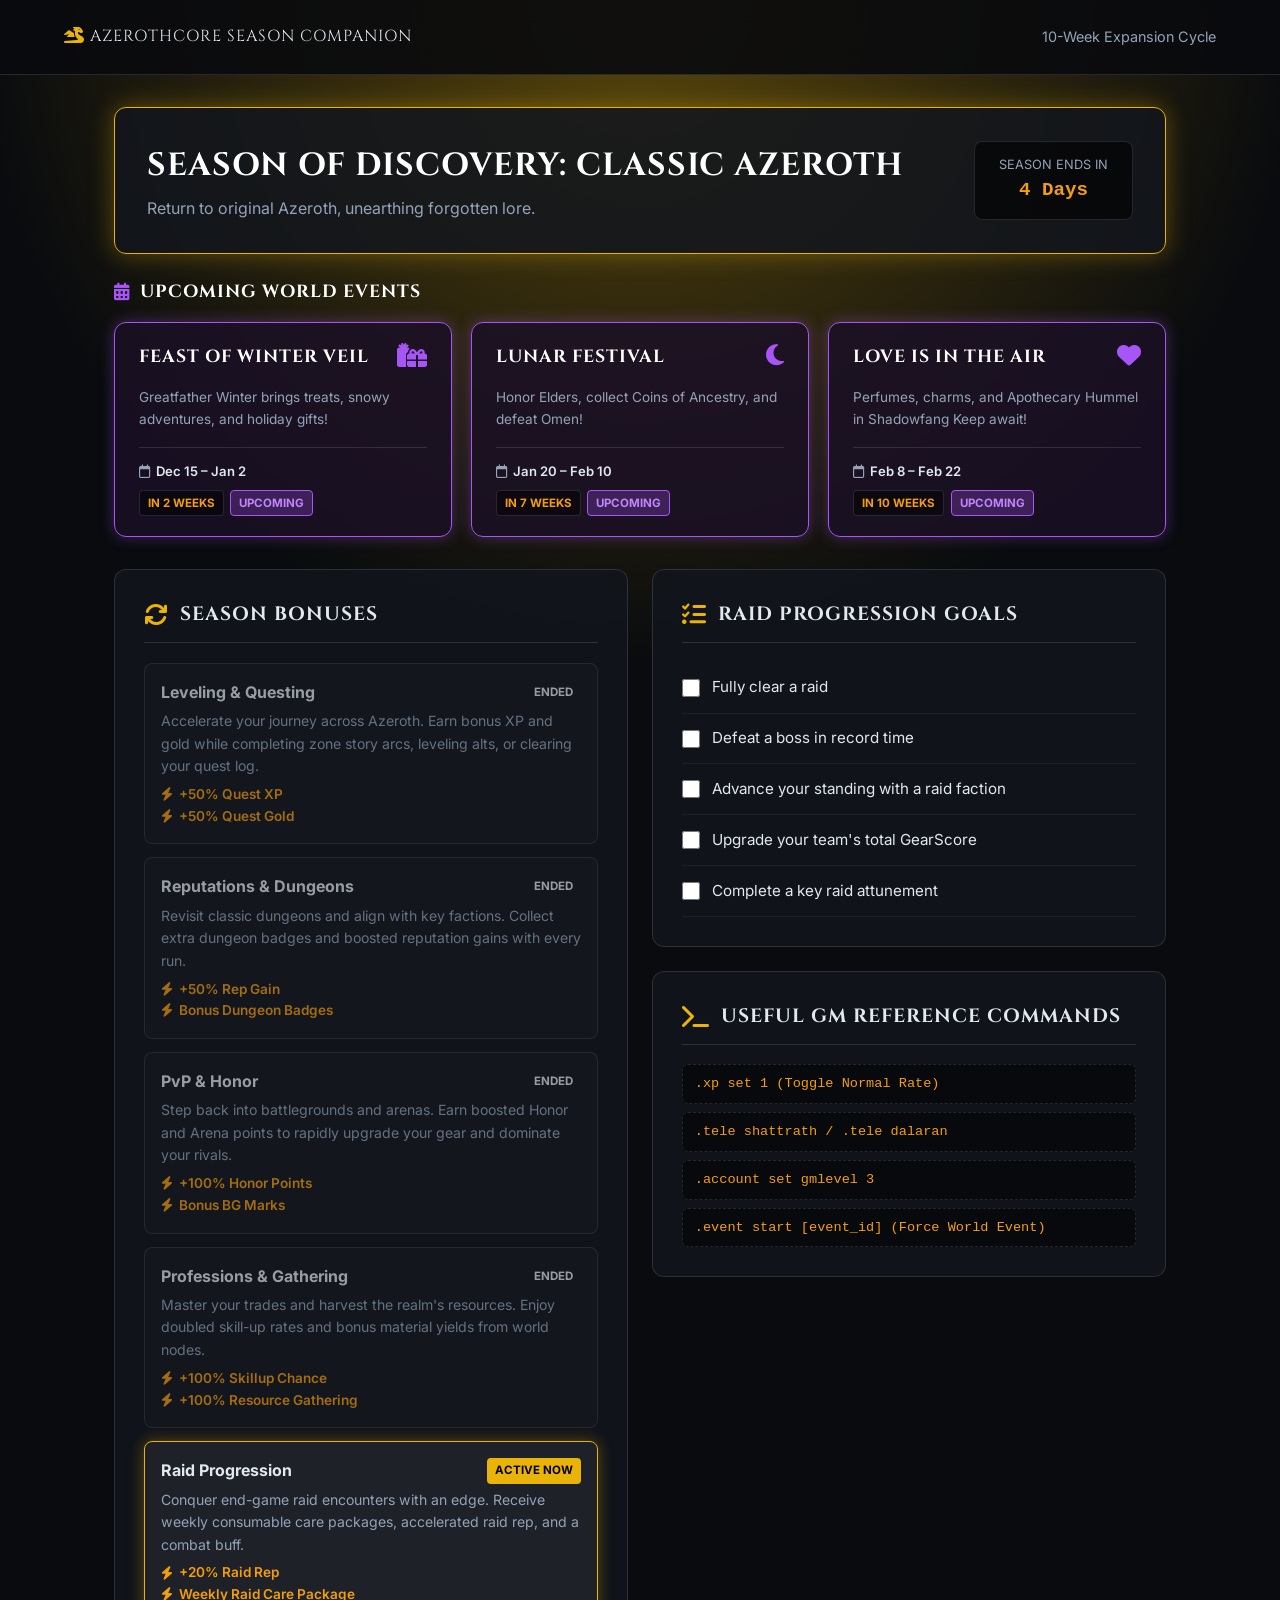
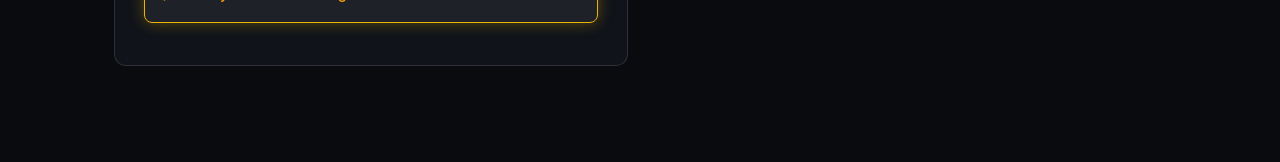
==== index.html @ e2525303 "Create index.html" ====
<!DOCTYPE html>
<html lang="en">
<head>
    <meta charset="UTF-8">
    <meta name="viewport" content="width=device-width, initial-scale=1.0">
    <title>Personal AzerothCore Dashboard</title>
    <link href="https://fonts.googleapis.com/css2?family=Cinzel:wght@600;800;900&family=Inter:wght@300;400;600;700&display=swap" rel="stylesheet">
    <link rel="stylesheet" href="https://cdnjs.cloudflare.com/ajax/libs/font-awesome/6.4.0/css/all.min.css">

    <style>
        :root {
            --primary: #22c55e;
            --primary-glow: rgba(34, 197, 94, 0.35);
            --bg: #090b0e;
            --card-bg: rgba(18, 22, 29, 0.85);
            --border: rgba(255, 255, 255, 0.12);
            --text: #e2e8f0;
            --text-muted: #94a3b8;
            --gold: #f59e0b;
            --event-color: #a855f7;
            --event-glow: rgba(168, 85, 247, 0.35);
        }

        [data-season="classic"] { --primary: #eab308; --primary-glow: rgba(234, 179, 8, 0.35); }
        [data-season="tbc"] { --primary: #22c55e; --primary-glow: rgba(34, 197, 94, 0.35); }
        [data-season="wotlk"] { --primary: #38bdf8; --primary-glow: rgba(56, 189, 248, 0.35); }

        * { box-sizing: border-box; margin: 0; padding: 0; }

        body {
            background-color: var(--bg);
            color: var(--text);
            font-family: 'Inter', sans-serif;
            line-height: 1.6;
            padding-bottom: 4rem;
            background-image: radial-gradient(circle at 50% 0%, var(--primary-glow) 0%, transparent 60%);
            background-attachment: fixed;
        }

        h1, h2, h3, .brand { font-family: 'Cinzel', serif; letter-spacing: 1px; text-transform: uppercase; }

        header {
            padding: 1.5rem 5%;
            display: flex;
            justify-content: space-between;
            align-items: center;
            border-bottom: 1px solid var(--border);
            background: rgba(9, 11, 14, 0.9);
            backdrop-filter: blur(10px);
        }

        .container { max-width: 1100px; margin: 2rem auto; padding: 0 1.5rem; }

        .season-banner {
            background: var(--card-bg);
            border: 1px solid var(--primary);
            box-shadow: 0 0 25px var(--primary-glow);
            border-radius: 12px;
            padding: 2rem;
            margin-bottom: 1.5rem;
            display: flex;
            justify-content: space-between;
            align-items: center;
            flex-wrap: wrap;
            gap: 1.5rem;
        }

        .season-info h1 { font-size: 2rem; color: #fff; margin-bottom: 0.3rem; }
        .season-info p { color: var(--text-muted); font-size: 1rem; }

        .timer-badge {
            background: rgba(0, 0, 0, 0.6);
            border: 1px solid var(--border);
            padding: 0.8rem 1.5rem;
            border-radius: 8px;
            text-align: center;
        }

        .timer-badge span { display: block; font-size: 0.8rem; color: var(--text-muted); text-transform: uppercase; }
        .timer-badge strong { font-size: 1.2rem; color: var(--gold); font-family: monospace; }

        .events-section { margin-bottom: 2rem; }

        .section-title {
            font-size: 1.1rem;
            color: #fff;
            margin-bottom: 1rem;
            display: flex;
            align-items: center;
            gap: 0.6rem;
        }

        .events-grid {
            display: grid;
            grid-template-columns: repeat(auto-fit, minmax(300px, 1fr));
            gap: 1.2rem;
        }

        .event-card {
            background: rgba(26, 16, 37, 0.85);
            border: 1px solid var(--border);
            border-radius: 12px;
            padding: 1.25rem 1.5rem;
            display: flex;
            flex-direction: column;
            justify-content: space-between;
            transition: all 0.3s ease;
        }

        .event-card.active {
            border-color: var(--primary);
            box-shadow: 0 0 15px var(--primary-glow);
        }

        .event-card.upcoming {
            border-color: var(--event-color);
            box-shadow: 0 0 15px var(--event-glow);
        }

        .event-card-header {
            display: flex;
            justify-content: space-between;
            align-items: flex-start;
            margin-bottom: 0.8rem;
        }

        .event-card-header i { font-size: 1.5rem; color: var(--event-color); }
        .event-card.active .event-card-header i { color: var(--primary); }

        .event-card-title { font-size: 1.1rem; color: #fff; margin-bottom: 0.2rem; }
        .event-card-desc { font-size: 0.85rem; color: var(--text-muted); margin-bottom: 1rem; flex-grow: 1; }

        .event-meta {
            border-top: 1px solid var(--border);
            padding-top: 0.8rem;
            display: flex;
            flex-direction: column;
            gap: 0.5rem;
            font-size: 0.82rem;
        }

        .event-date { color: var(--text); font-weight: 600; display: flex; align-items: center; }

        .event-badges {
            display: flex;
            gap: 0.4rem;
            align-items: center;
            flex-wrap: wrap;
        }

        .badge {
            font-size: 0.72rem;
            padding: 3px 8px;
            border-radius: 4px;
            text-transform: uppercase;
            font-weight: 700;
        }

        .badge-active { background: var(--primary); color: #000; }
        .badge-upcoming { background: rgba(168, 85, 247, 0.25); color: #c084fc; border: 1px solid var(--event-color); }
        .badge-time { background: rgba(0, 0, 0, 0.5); color: var(--gold); border: 1px solid var(--border); }

        .grid-2 { display: grid; grid-template-columns: repeat(auto-fit, minmax(320px, 1fr)); gap: 1.5rem; }

        .card {
            background: var(--card-bg);
            border: 1px solid var(--border);
            border-radius: 12px;
            padding: 1.8rem;
            backdrop-filter: blur(10px);
        }

        .card-header {
            display: flex;
            align-items: center;
            gap: 12px;
            margin-bottom: 1.2rem;
            border-bottom: 1px solid var(--border);
            padding-bottom: 0.8rem;
        }

        .card-header i { font-size: 1.5rem; color: var(--primary); }
        .card-header h2 { font-size: 1.2rem; }

        .rotation-list { list-style: none; }
        .rotation-item {
            padding: 1rem;
            border-radius: 8px;
            border: 1px solid var(--border);
            margin-bottom: 0.8rem;
            background: rgba(255, 255, 255, 0.02);
            transition: all 0.3s ease;
            cursor: pointer;
        }

        .rotation-item.selected {
            border-color: var(--primary) !important;
            background: rgba(255, 255, 255, 0.06);
            box-shadow: 0 0 15px var(--primary-glow);
        }

        .rotation-item.ended { opacity: 0.65; }
        .rotation-title { display: flex; justify-content: space-between; font-weight: 700; margin-bottom: 0.3rem; }
        .rotation-desc { font-size: 0.88rem; color: var(--text-muted); margin-bottom: 0.4rem; }
        .rotation-bonus-list { list-style: none; margin-top: 0.4rem; }
        .rotation-bonus-item { font-size: 0.85rem; color: var(--gold); font-weight: 600; display: flex; align-items: center; gap: 6px; }

        .checklist { list-style: none; }
        .checklist-item {
            display: flex;
            align-items: center;
            gap: 12px;
            padding: 0.8rem 0;
            border-bottom: 1px solid rgba(255, 255, 255, 0.05);
        }

        .checklist-item input { accent-color: var(--primary); width: 18px; height: 18px; cursor: pointer; }
        .checklist-item label { cursor: pointer; font-size: 0.95rem; flex-grow: 1; }
        .checklist-item input:checked + label { text-decoration: line-through; color: var(--text-muted); }

        .cmd-box {
            background: rgba(0,0,0,0.5);
            border: 1px dashed var(--border);
            padding: 8px 12px;
            border-radius: 6px;
            font-family: monospace;
            font-size: 0.85rem;
            margin-top: 0.5rem;
            color: var(--gold);
        }
    </style>
</head>
<body data-season="classic">

    <header>
        <div class="brand"><i class="fa-solid fa-dragon" style="color: var(--primary)"></i> AzerothCore Season Companion</div>
        <div style="font-size: 0.9rem; color: var(--text-muted);" id="timeline-indicator">10-Week Expansion Cycle</div>
    </header>

    <div class="container">
        <div class="season-banner">
            <div class="season-info">
                <h1 id="season-title">Season of Discovery: Classic Azeroth</h1>
                <p id="season-goal">Return to original Azeroth, unearthing forgotten lore and re-exploring her timeless lands.</p>
            </div>
            <div class="timer-badge">
                <span>Season Ends In</span>
                <strong id="time-remaining">-- Days</strong>
            </div>
        </div>

        <!-- UPCOMING WORLD EVENTS -->
        <div class="events-section">
            <h2 class="section-title"><i class="fa-solid fa-calendar-days" style="color: var(--event-color);"></i> UPCOMING WORLD EVENTS</h2>
            <div class="events-grid" id="events-container"></div>
        </div>

        <div class="grid-2">
            <div class="card">
                <div class="card-header">
                    <i class="fa-solid fa-arrows-rotate"></i>
                    <h2>Season Bonuses</h2>
                </div>
                <ul class="rotation-list" id="rotation-container"></ul>
            </div>

            <div>
                <div class="card" style="margin-bottom: 1.5rem;">
                    <div class="card-header">
                        <i class="fa-solid fa-list-check" id="checklist-icon"></i>
                        <h2 id="checklist-title">Session Goal Checklist</h2>
                    </div>
                    <ul class="checklist" id="checklist-container"></ul>
                </div>

                <div class="card">
                    <div class="card-header">
                        <i class="fa-solid fa-terminal"></i>
                        <h2>Useful GM Reference Commands</h2>
                    </div>
                    <div class="cmd-box">.xp set 1 (Toggle Normal Rate)</div>
                    <div class="cmd-box">.tele shattrath / .tele dalaran</div>
                    <div class="cmd-box">.account set gmlevel 3</div>
                    <div class="cmd-box">.event start [event_id] (Force World Event)</div>
                </div>
            </div>
        </div>
    </div>

    <script>
        const SEASONS = [
            { id: "classic", title: "Season of Discovery: Classic Azeroth", goal: "Return to original Azeroth, unearthing forgotten lore.", start: 1790812800 * 1000 },
            { id: "tbc", title: "Season of Discovery: Outland", goal: "Step through the Dark Portal into shattered realms.", start: 1796860800 * 1000 },
            { id: "wotlk", title: "Season of Discovery: Northrend", goal: "Venture north into frozen wilderness.", start: 1802908800 * 1000 }
        ];

        // FULL MASTER WORLD EVENT LIST (Months: 0 = Jan, 11 = Dec)
        const MASTER_WORLD_EVENTS = [
            { id: "lunar", name: "Lunar Festival", icon: "fa-moon", startMonth: 0, startDate: 20, endMonth: 1, endDate: 10, desc: "Honor Elders, collect Coins of Ancestry, and defeat Omen!" },
            { id: "love", name: "Love is in the Air", icon: "fa-heart", startMonth: 1, startDate: 8, endMonth: 1, endDate: 22, desc: "Perfumes, charms, and Apothecary Hummel in Shadowfang Keep await!" },
            { id: "noblegarden", name: "Noblegarden", icon: "fa-egg", startMonth: 3, startDate: 1, endMonth: 3, endDate: 8, desc: "Hunt for hidden Brightly Colored Eggs around starting towns!" },
            { id: "childrens", name: "Children's Week", icon: "fa-child", startMonth: 4, startDate: 1, endMonth: 4, endDate: 8, desc: "Adopt an orphan and show them the wonders of Azeroth!" },
            { id: "midsummer", name: "Midsummer Fire Festival", icon: "fa-fire", startMonth: 5, startDate: 21, endMonth: 6, endDate: 5, desc: "Honor bonfires across Azeroth and challenge Lord Ahune!" },
            { id: "pirates", name: "Pirates' Day", icon: "fa-skull-crossbones", startMonth: 8, startDate: 19, endMonth: 8, endDate: 20, desc: "Join Dread Captain Demeza in Booty Bay for a drink and pirate costume!" },
            { id: "brewfest", name: "Brewfest", icon: "fa-beer-mug-empty", startMonth: 8, startDate: 20, endMonth: 9, endDate: 6, desc: "Celebrate brews, rams, and daily barker runs in main cities!" },
            { id: "harvest", name: "Harvest Festival", icon: "fa-wheat-awn", startMonth: 8, startDate: 28, endMonth: 9, endDate: 5, desc: "Honor fallen heroes like Uther Lightbringer and Grommash Hellscream." },
            { id: "hallow", name: "Hallow's End", icon: "fa-jack-o-lantern", startMonth: 9, startDate: 18, endMonth: 10, endDate: 1, desc: "Trick-or-treat, bob for apples, and face the Headless Horseman!" },
            { id: "dead", name: "Day of the Dead", icon: "fa-masks-theater", startMonth: 10, startDate: 1, endMonth: 10, endDate: 3, desc: "Dance with Catrina in cemeteries to honor departed spirits." },
            { id: "pilgrim", name: "Pilgrim's Bounty", icon: "fa-drumstick-bite", startMonth: 10, startDate: 20, endMonth: 10, endDate: 27, desc: "Share feast tables, level cooking, and hunt wild turkeys!" },
            { id: "winterveil", name: "Feast of Winter Veil", icon: "fa-gifts", startMonth: 11, startDate: 15, endMonth: 0, endDate: 2, desc: "Greatfather Winter brings treats, snowy adventures, and holiday gifts!" }
        ];

        const ROTATION_DURATION_MS = 14 * 24 * 60 * 60 * 1000;
        const SEASON_DURATION_MS = 10 * 7 * 24 * 60 * 60 * 1000;

        const ROTATIONS = [
            { 
                name: "Leveling & Questing", 
                desc: "Accelerate your journey across Azeroth. Earn bonus XP and gold while completing zone story arcs, leveling alts, or clearing your quest log.", 
                bonuses: ["+50% Quest XP", "+50% Quest Gold"] 
            },
            { 
                name: "Reputations & Dungeons", 
                desc: "Revisit classic dungeons and align with key factions. Collect extra dungeon badges and boosted reputation gains with every run.", 
                bonuses: ["+50% Rep Gain", "Bonus Dungeon Badges"] 
            },
            { 
                name: "PvP & Honor", 
                desc: "Step back into battlegrounds and arenas. Earn boosted Honor and Arena points to rapidly upgrade your gear and dominate your rivals.", 
                bonuses: ["+100% Honor Points", "Bonus BG Marks"] 
            },
            { 
                name: "Professions & Gathering", 
                desc: "Master your trades and harvest the realm's resources. Enjoy doubled skill-up rates and bonus material yields from world nodes.", 
                bonuses: ["+100% Skillup Chance", "+100% Resource Gathering"] 
            },
            { 
                name: "Raid Progression", 
                desc: "Conquer end-game raid encounters with an edge. Receive weekly consumable care packages, accelerated raid rep, and a combat buff.", 
                bonuses: ["+20% Raid Rep", "Weekly Raid Care Package"] 
            }
        ];

        const CATEGORY_GOALS = [
            [
                "Finish old quests from your quest log",
                "Level through an entire zone",
                "Complete daily and end-game quests",
                "Fully reveal a major region's map",
                "Complete all quests for a specific dungeon"
            ],
            [
                "Advance your reputation with a key faction",
                "Fully clear 3 dungeons",
                "Collect 20 Emblems from dungeons",
                "Purchase a faction tabard or rep gear",
                "Complete a daily heroic dungeon quest"
            ],
            [
                "Win 3 Battleground matches",
                "Purchase a new piece of Honor or Arena gear",
                "Form a world PvP raid and cause chaos",
                "Compete in 3 Arena matches",
                "Defeat rivals in 5 duels"
            ],
            [
                "Level a primary profession",
                "Gather a full stack of raw materials",
                "Advance a secondary profession skill",
                "Craft a high-end item or rare recipe",
                "Earn gold by listing items on the Auction House"
            ],
            [
                "Fully clear a raid",
                "Defeat a boss in record time",
                "Advance your standing with a raid faction",
                "Upgrade your team's total GearScore",
                "Complete a key raid attunement"
            ]
        ];

        let activeSeasonKey = "";
        let currentRotationIdx = 0;
        let selectedCategoryIdx = 0;

        function getNextThreeEvents() {
            const now = new Date();
            const currentYear = now.getFullYear();

            const monthNames = ["Jan", "Feb", "Mar", "Apr", "May", "Jun", "Jul", "Aug", "Sept", "Oct", "Nov", "Dec"];

            const processedEvents = MASTER_WORLD_EVENTS.map(ev => {
                let startYear = currentYear;
                let endYear = currentYear;

                if (ev.startMonth > ev.endMonth) {
                    if (now.getMonth() <= ev.endMonth) {
                        startYear = currentYear - 1;
                    } else {
                        endYear = currentYear + 1;
                    }
                }

                let start = new Date(startYear, ev.startMonth, ev.startDate, 0, 0, 0);
                let end = new Date(endYear, ev.endMonth, ev.endDate, 23, 59, 59);

                if (now > end) {
                    startYear++;
                    endYear++;
                    start = new Date(startYear, ev.startMonth, ev.startDate, 0, 0, 0);
                    end = new Date(endYear, ev.endMonth, ev.endDate, 23, 59, 59);
                }

                const isActive = now >= start && now <= end;
                let timeText = "";

                if (isActive) {
                    timeText = "Active Now";
                } else {
                    const diffDays = (start - now) / (1000 * 60 * 60 * 24);
                    const weeksUntil = Math.ceil(diffDays / 7);
                    timeText = weeksUntil <= 1 ? "THIS WEEK" : `In ${weeksUntil} weeks`;
                }

                const dateRangeStr = `${monthNames[ev.startMonth]} ${ev.startDate} – ${monthNames[ev.endMonth]} ${ev.endDate}`;

                return {
                    ...ev,
                    startDateObj: start,
                    endDateObj: end,
                    isActive,
                    timeText,
                    dateRangeStr
                };
            });

            processedEvents.sort((a, b) => {
                if (a.isActive !== b.isActive) return a.isActive ? -1 : 1;
                return a.startDateObj - b.startDateObj;
            });

            return processedEvents.slice(0, 3);
        }

        function renderEventsBanner() {
            const container = document.getElementById('events-container');
            const events = getNextThreeEvents();

            container.innerHTML = events.map(ev => {
                const statusClass = ev.isActive ? "active" : "upcoming";
                const badgeClass = ev.isActive ? "badge-active" : "badge-upcoming";
                const statusLabel = ev.isActive ? "ACTIVE" : "UPCOMING";

                return `
                    <div class="event-card ${statusClass}">
                        <div class="event-card-header">
                            <div>
                                <h3 class="event-card-title">${ev.name}</h3>
                            </div>
                            <i class="fa-solid ${ev.icon}"></i>
                        </div>
                        <p class="event-card-desc">${ev.desc}</p>
                        <div class="event-meta">
                            <div class="event-date"><i class="fa-regular fa-calendar" style="margin-right: 6px; color: var(--text-muted);"></i>${ev.dateRangeStr}</div>
                            <div class="event-badges">
                                <span class="badge badge-time">${ev.timeText}</span>
                                <span class="badge ${badgeClass}">${statusLabel}</span>
                            </div>
                        </div>
                    </div>
                `;
            }).join('');
        }

        function renderDashboard() {
            const now = Date.now();
            let activeSeasonIdx = 0;

            for (let i = SEASONS.length - 1; i >= 0; i--) {
                if (now >= SEASONS[i].start) {
                    activeSeasonIdx = i;
                    break;
                }
            }

            const currentSeason = SEASONS[activeSeasonIdx];
            activeSeasonKey = currentSeason.id;

            document.body.setAttribute('data-season', currentSeason.id);
            document.getElementById('season-title').innerText = currentSeason.title;
            document.getElementById('season-goal').innerText = currentSeason.goal;

            const seasonEndTime = currentSeason.start + SEASON_DURATION_MS;
            const msRemaining = Math.max(0, seasonEndTime - now);
            const daysRemaining = Math.ceil(msRemaining / (1000 * 60 * 60 * 24));
            
            document.getElementById('time-remaining').innerText = `${daysRemaining} Days`;

            const elapsed = Math.max(0, now - currentSeason.start);
            const cycleNumber = Math.floor(elapsed / ROTATION_DURATION_MS);
            currentRotationIdx = cycleNumber % ROTATIONS.length;
            selectedCategoryIdx = currentRotationIdx;

            renderEventsBanner();
            renderRotationsList();
            renderChecklist(selectedCategoryIdx);
        }

        function renderRotationsList() {
            const container = document.getElementById('rotation-container');
            container.innerHTML = '';

            ROTATIONS.forEach((item, index) => {
                let statusClass = '';
                let badgeHTML = '';

                if (index === currentRotationIdx) {
                    badgeHTML = '<span class="badge badge-active">Active Now</span>';
                } else if (index < currentRotationIdx) {
                    statusClass = 'ended';
                    badgeHTML = '<span class="badge badge-ended">Ended</span>';
                } else {
                    const weeksAhead = (index - currentRotationIdx) * 2;
                    badgeHTML = `<span class="badge badge-upcoming">Starting in ${weeksAhead} Weeks</span>`;
                }

                if (index === selectedCategoryIdx) statusClass += ' selected';

                const bonusListHTML = item.bonuses
                    .map(b => `<li class="rotation-bonus-item"><i class="fa-solid fa-bolt"></i> ${b}</li>`)
                    .join('');

                const li = document.createElement('li');
                li.className = `rotation-item ${statusClass.trim()}`;
                li.onclick = () => selectCategory(index);
                li.innerHTML = `
                    <div class="rotation-title">
                        <span>${item.name}</span>
                        ${badgeHTML}
                    </div>
                    <div class="rotation-desc">${item.desc}</div>
                    <ul class="rotation-bonus-list">${bonusListHTML}</ul>
                `;
                container.appendChild(li);
            });
        }

        function selectCategory(index) {
            selectedCategoryIdx = index;
            renderRotationsList();
            renderChecklist(selectedCategoryIdx);
        }

        function renderChecklist(categoryIndex) {
            const container = document.getElementById('checklist-container');
            const categoryName = ROTATIONS[categoryIndex].name;
            const goals = CATEGORY_GOALS[categoryIndex];

            document.getElementById('checklist-title').innerText = `${categoryName} Goals`;

            container.innerHTML = goals.map((goalText, idx) => {
                const taskId = `task_${activeSeasonKey}_cat${categoryIndex}_item${idx}`;
                return `
                    <li class="checklist-item">
                        <input type="checkbox" id="${taskId}" onchange="saveChecklist()">
                        <label for="${taskId}">${goalText}</label>
                    </li>
                `;
            }).join('');

            loadChecklist();
        }

        function saveChecklist() {
            const states = {};
            document.querySelectorAll('#checklist-container input').forEach(cb => {
                states[cb.id] = cb.checked;
            });
            const existing = JSON.parse(localStorage.getItem('season_checklist_state') || '{}');
            localStorage.setItem('season_checklist_state', JSON.stringify({ ...existing, ...states }));
        }

        function loadChecklist() {
            const saved = localStorage.getItem('season_checklist_state');
            if (saved) {
                const states = JSON.parse(saved);
                Object.keys(states).forEach(id => {
                    const cb = document.getElementById(id);
                    if (cb) cb.checked = states[id];
                });
            }
        }

        renderDashboard();
    </script>
</body>
</html>
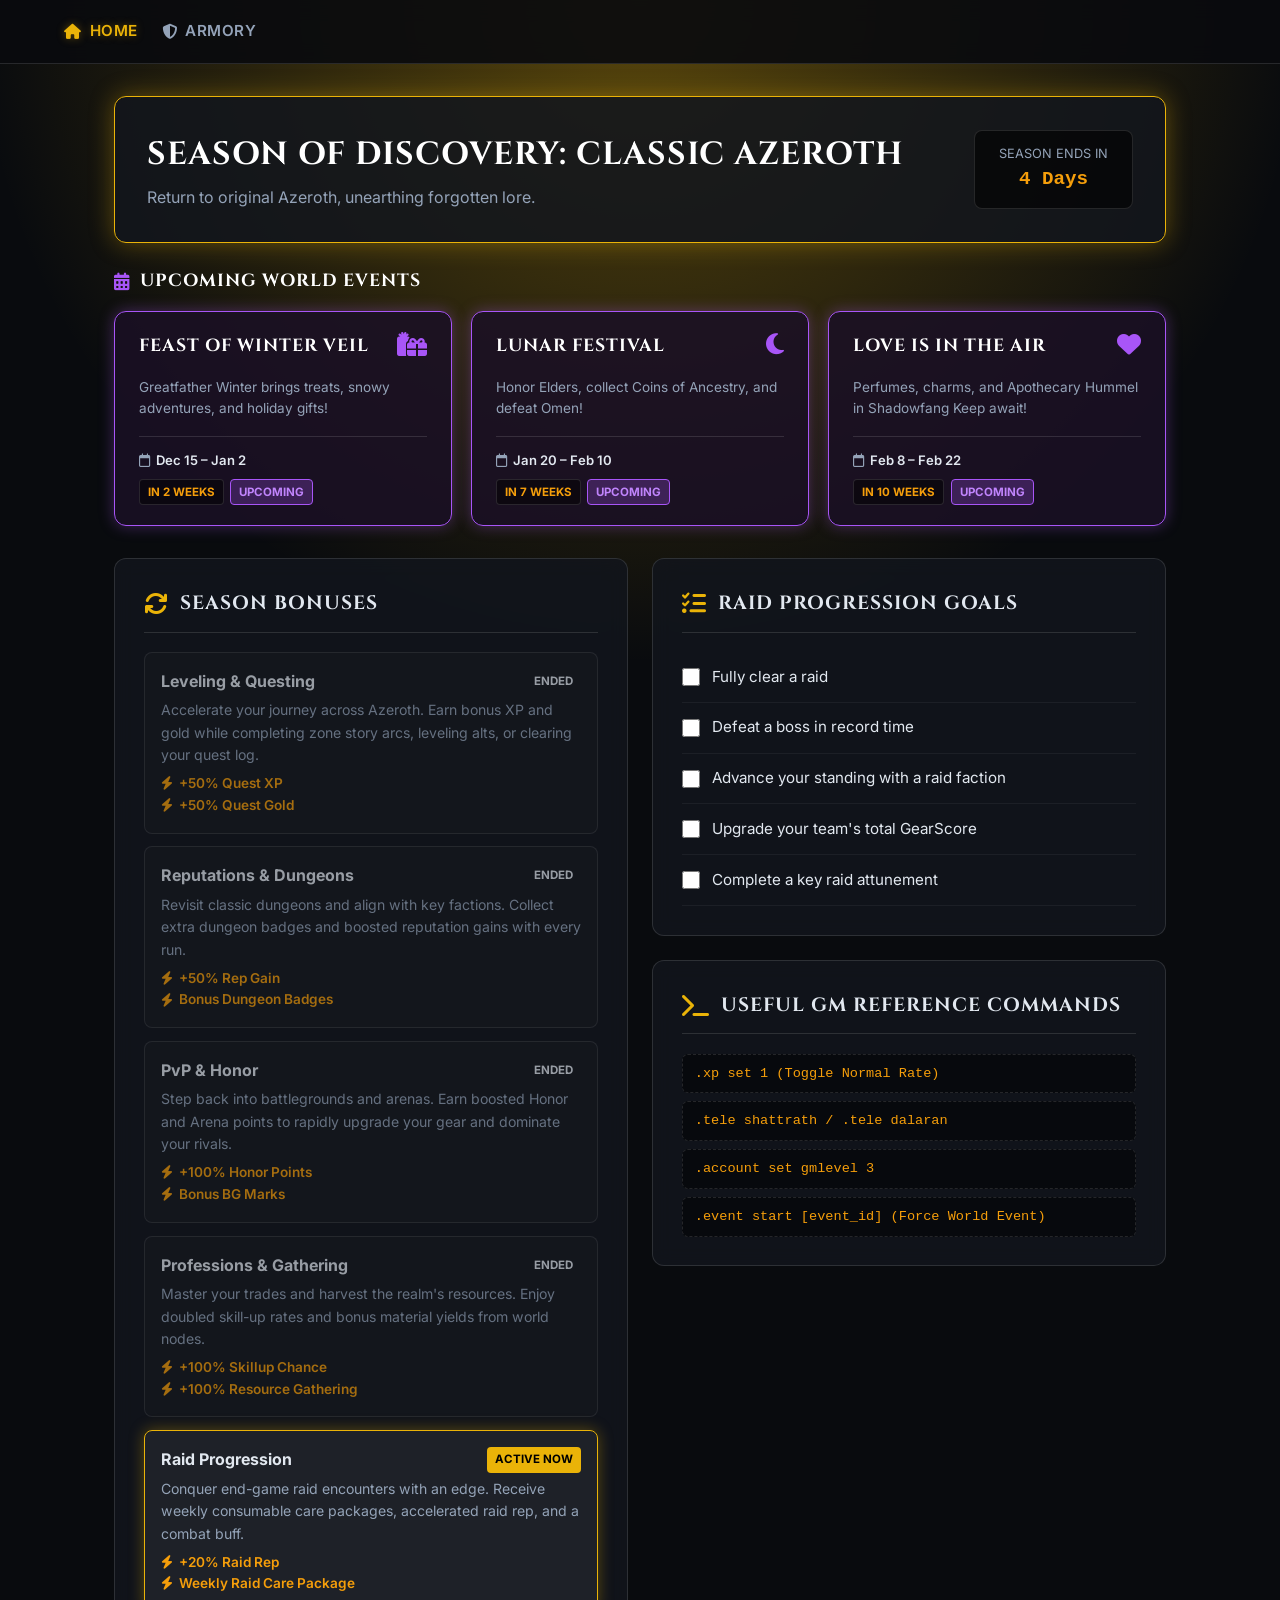
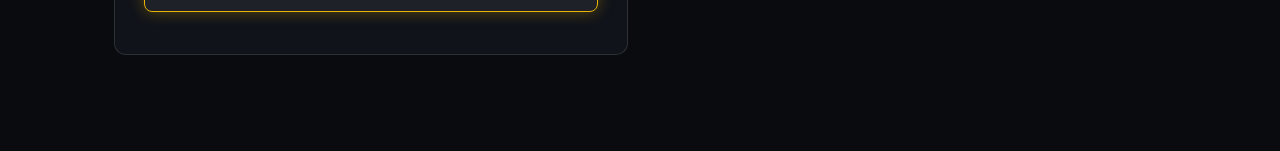
==== commit 246b624d: "Update index.html" ====
--- a/index.html
+++ b/index.html
@@ -40,13 +40,37 @@
         h1, h2, h3, .brand { font-family: 'Cinzel', serif; letter-spacing: 1px; text-transform: uppercase; }
 
         header {
-            padding: 1.5rem 5%;
+            padding: 1.2rem 5%;
             display: flex;
             justify-content: space-between;
             align-items: center;
             border-bottom: 1px solid var(--border);
             background: rgba(9, 11, 14, 0.9);
             backdrop-filter: blur(10px);
+        }
+
+        .nav-links {
+            display: flex;
+            gap: 1.5rem;
+            align-items: center;
+        }
+
+        .nav-link {
+            color: var(--text-muted);
+            text-decoration: none;
+            font-weight: 600;
+            font-size: 0.95rem;
+            text-transform: uppercase;
+            letter-spacing: 0.5px;
+            transition: color 0.2s ease, text-shadow 0.2s ease;
+            display: flex;
+            align-items: center;
+            gap: 0.5rem;
+        }
+
+        .nav-link:hover, .nav-link.active {
+            color: var(--primary);
+            text-shadow: 0 0 8px var(--primary-glow);
         }
 
         .container { max-width: 1100px; margin: 2rem auto; padding: 0 1.5rem; }
@@ -233,8 +257,10 @@
 <body data-season="classic">
 
     <header>
-        <div class="brand"><i class="fa-solid fa-dragon" style="color: var(--primary)"></i> AzerothCore Season Companion</div>
-        <div style="font-size: 0.9rem; color: var(--text-muted);" id="timeline-indicator">10-Week Expansion Cycle</div>
+        <nav class="nav-links">
+            <a href="/" class="nav-link active"><i class="fa-solid fa-house"></i> Home</a>
+            <a href="armory.html" class="nav-link"><i class="fa-solid fa-shield-halved"></i> Armory</a>
+        </nav>
     </header>
 
     <div class="container">
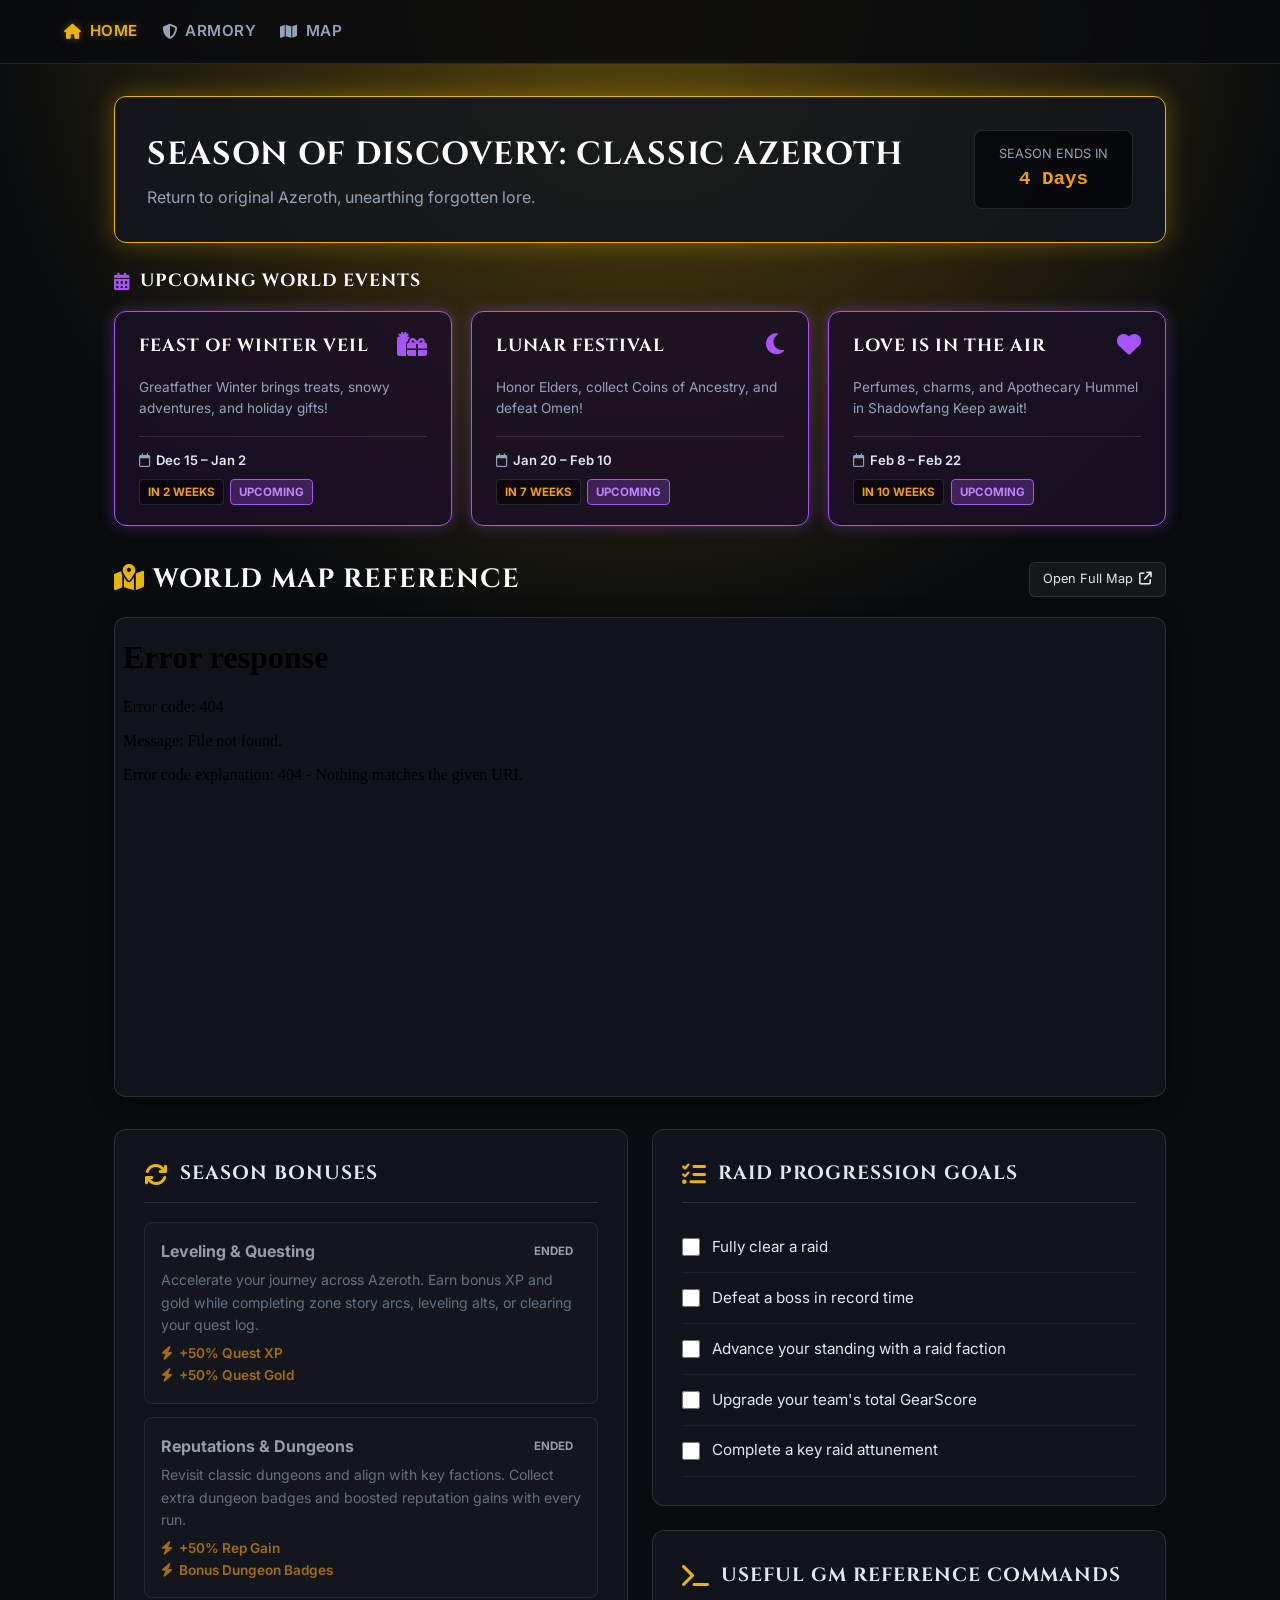
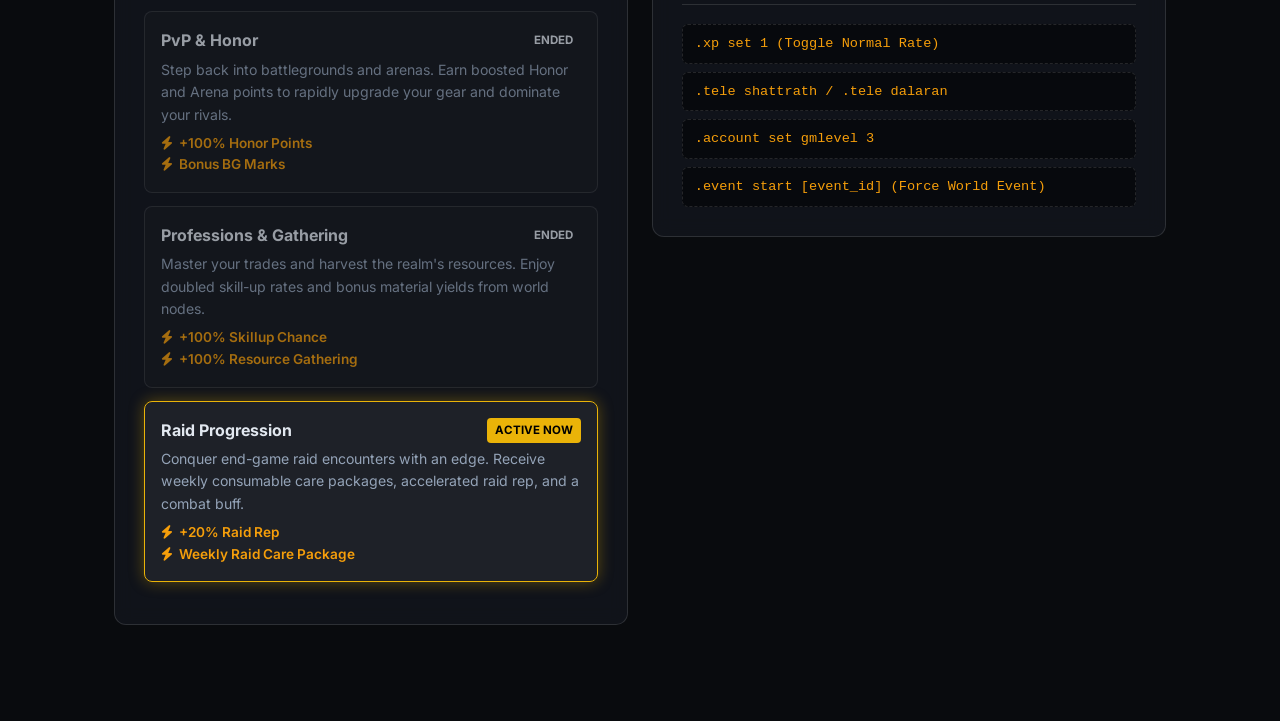
==== commit 77c5f9f5: "Update index.html" ====
--- a/index.html
+++ b/index.html
@@ -6,253 +6,7 @@
     <title>Personal AzerothCore Dashboard</title>
     <link href="https://fonts.googleapis.com/css2?family=Cinzel:wght@600;800;900&family=Inter:wght@300;400;600;700&display=swap" rel="stylesheet">
     <link rel="stylesheet" href="https://cdnjs.cloudflare.com/ajax/libs/font-awesome/6.4.0/css/all.min.css">
-
-    <style>
-        :root {
-            --primary: #22c55e;
-            --primary-glow: rgba(34, 197, 94, 0.35);
-            --bg: #090b0e;
-            --card-bg: rgba(18, 22, 29, 0.85);
-            --border: rgba(255, 255, 255, 0.12);
-            --text: #e2e8f0;
-            --text-muted: #94a3b8;
-            --gold: #f59e0b;
-            --event-color: #a855f7;
-            --event-glow: rgba(168, 85, 247, 0.35);
-        }
-
-        [data-season="classic"] { --primary: #eab308; --primary-glow: rgba(234, 179, 8, 0.35); }
-        [data-season="tbc"] { --primary: #22c55e; --primary-glow: rgba(34, 197, 94, 0.35); }
-        [data-season="wotlk"] { --primary: #38bdf8; --primary-glow: rgba(56, 189, 248, 0.35); }
-
-        * { box-sizing: border-box; margin: 0; padding: 0; }
-
-        body {
-            background-color: var(--bg);
-            color: var(--text);
-            font-family: 'Inter', sans-serif;
-            line-height: 1.6;
-            padding-bottom: 4rem;
-            background-image: radial-gradient(circle at 50% 0%, var(--primary-glow) 0%, transparent 60%);
-            background-attachment: fixed;
-        }
-
-        h1, h2, h3, .brand { font-family: 'Cinzel', serif; letter-spacing: 1px; text-transform: uppercase; }
-
-        header {
-            padding: 1.2rem 5%;
-            display: flex;
-            justify-content: space-between;
-            align-items: center;
-            border-bottom: 1px solid var(--border);
-            background: rgba(9, 11, 14, 0.9);
-            backdrop-filter: blur(10px);
-        }
-
-        .nav-links {
-            display: flex;
-            gap: 1.5rem;
-            align-items: center;
-        }
-
-        .nav-link {
-            color: var(--text-muted);
-            text-decoration: none;
-            font-weight: 600;
-            font-size: 0.95rem;
-            text-transform: uppercase;
-            letter-spacing: 0.5px;
-            transition: color 0.2s ease, text-shadow 0.2s ease;
-            display: flex;
-            align-items: center;
-            gap: 0.5rem;
-        }
-
-        .nav-link:hover, .nav-link.active {
-            color: var(--primary);
-            text-shadow: 0 0 8px var(--primary-glow);
-        }
-
-        .container { max-width: 1100px; margin: 2rem auto; padding: 0 1.5rem; }
-
-        .season-banner {
-            background: var(--card-bg);
-            border: 1px solid var(--primary);
-            box-shadow: 0 0 25px var(--primary-glow);
-            border-radius: 12px;
-            padding: 2rem;
-            margin-bottom: 1.5rem;
-            display: flex;
-            justify-content: space-between;
-            align-items: center;
-            flex-wrap: wrap;
-            gap: 1.5rem;
-        }
-
-        .season-info h1 { font-size: 2rem; color: #fff; margin-bottom: 0.3rem; }
-        .season-info p { color: var(--text-muted); font-size: 1rem; }
-
-        .timer-badge {
-            background: rgba(0, 0, 0, 0.6);
-            border: 1px solid var(--border);
-            padding: 0.8rem 1.5rem;
-            border-radius: 8px;
-            text-align: center;
-        }
-
-        .timer-badge span { display: block; font-size: 0.8rem; color: var(--text-muted); text-transform: uppercase; }
-        .timer-badge strong { font-size: 1.2rem; color: var(--gold); font-family: monospace; }
-
-        .events-section { margin-bottom: 2rem; }
-
-        .section-title {
-            font-size: 1.1rem;
-            color: #fff;
-            margin-bottom: 1rem;
-            display: flex;
-            align-items: center;
-            gap: 0.6rem;
-        }
-
-        .events-grid {
-            display: grid;
-            grid-template-columns: repeat(auto-fit, minmax(300px, 1fr));
-            gap: 1.2rem;
-        }
-
-        .event-card {
-            background: rgba(26, 16, 37, 0.85);
-            border: 1px solid var(--border);
-            border-radius: 12px;
-            padding: 1.25rem 1.5rem;
-            display: flex;
-            flex-direction: column;
-            justify-content: space-between;
-            transition: all 0.3s ease;
-        }
-
-        .event-card.active {
-            border-color: var(--primary);
-            box-shadow: 0 0 15px var(--primary-glow);
-        }
-
-        .event-card.upcoming {
-            border-color: var(--event-color);
-            box-shadow: 0 0 15px var(--event-glow);
-        }
-
-        .event-card-header {
-            display: flex;
-            justify-content: space-between;
-            align-items: flex-start;
-            margin-bottom: 0.8rem;
-        }
-
-        .event-card-header i { font-size: 1.5rem; color: var(--event-color); }
-        .event-card.active .event-card-header i { color: var(--primary); }
-
-        .event-card-title { font-size: 1.1rem; color: #fff; margin-bottom: 0.2rem; }
-        .event-card-desc { font-size: 0.85rem; color: var(--text-muted); margin-bottom: 1rem; flex-grow: 1; }
-
-        .event-meta {
-            border-top: 1px solid var(--border);
-            padding-top: 0.8rem;
-            display: flex;
-            flex-direction: column;
-            gap: 0.5rem;
-            font-size: 0.82rem;
-        }
-
-        .event-date { color: var(--text); font-weight: 600; display: flex; align-items: center; }
-
-        .event-badges {
-            display: flex;
-            gap: 0.4rem;
-            align-items: center;
-            flex-wrap: wrap;
-        }
-
-        .badge {
-            font-size: 0.72rem;
-            padding: 3px 8px;
-            border-radius: 4px;
-            text-transform: uppercase;
-            font-weight: 700;
-        }
-
-        .badge-active { background: var(--primary); color: #000; }
-        .badge-upcoming { background: rgba(168, 85, 247, 0.25); color: #c084fc; border: 1px solid var(--event-color); }
-        .badge-time { background: rgba(0, 0, 0, 0.5); color: var(--gold); border: 1px solid var(--border); }
-
-        .grid-2 { display: grid; grid-template-columns: repeat(auto-fit, minmax(320px, 1fr)); gap: 1.5rem; }
-
-        .card {
-            background: var(--card-bg);
-            border: 1px solid var(--border);
-            border-radius: 12px;
-            padding: 1.8rem;
-            backdrop-filter: blur(10px);
-        }
-
-        .card-header {
-            display: flex;
-            align-items: center;
-            gap: 12px;
-            margin-bottom: 1.2rem;
-            border-bottom: 1px solid var(--border);
-            padding-bottom: 0.8rem;
-        }
-
-        .card-header i { font-size: 1.5rem; color: var(--primary); }
-        .card-header h2 { font-size: 1.2rem; }
-
-        .rotation-list { list-style: none; }
-        .rotation-item {
-            padding: 1rem;
-            border-radius: 8px;
-            border: 1px solid var(--border);
-            margin-bottom: 0.8rem;
-            background: rgba(255, 255, 255, 0.02);
-            transition: all 0.3s ease;
-            cursor: pointer;
-        }
-
-        .rotation-item.selected {
-            border-color: var(--primary) !important;
-            background: rgba(255, 255, 255, 0.06);
-            box-shadow: 0 0 15px var(--primary-glow);
-        }
-
-        .rotation-item.ended { opacity: 0.65; }
-        .rotation-title { display: flex; justify-content: space-between; font-weight: 700; margin-bottom: 0.3rem; }
-        .rotation-desc { font-size: 0.88rem; color: var(--text-muted); margin-bottom: 0.4rem; }
-        .rotation-bonus-list { list-style: none; margin-top: 0.4rem; }
-        .rotation-bonus-item { font-size: 0.85rem; color: var(--gold); font-weight: 600; display: flex; align-items: center; gap: 6px; }
-
-        .checklist { list-style: none; }
-        .checklist-item {
-            display: flex;
-            align-items: center;
-            gap: 12px;
-            padding: 0.8rem 0;
-            border-bottom: 1px solid rgba(255, 255, 255, 0.05);
-        }
-
-        .checklist-item input { accent-color: var(--primary); width: 18px; height: 18px; cursor: pointer; }
-        .checklist-item label { cursor: pointer; font-size: 0.95rem; flex-grow: 1; }
-        .checklist-item input:checked + label { text-decoration: line-through; color: var(--text-muted); }
-
-        .cmd-box {
-            background: rgba(0,0,0,0.5);
-            border: 1px dashed var(--border);
-            padding: 8px 12px;
-            border-radius: 6px;
-            font-family: monospace;
-            font-size: 0.85rem;
-            margin-top: 0.5rem;
-            color: var(--gold);
-        }
-    </style>
+    <link rel="stylesheet" href="styles.css">
 </head>
 <body data-season="classic">
 
@@ -260,6 +14,7 @@
         <nav class="nav-links">
             <a href="/" class="nav-link active"><i class="fa-solid fa-house"></i> Home</a>
             <a href="armory.html" class="nav-link"><i class="fa-solid fa-shield-halved"></i> Armory</a>
+            <a href="/map/" target="_blank" class="nav-link"><i class="fa-solid fa-map"></i> Map</a>
         </nav>
     </header>
 
@@ -277,8 +32,21 @@
 
         <!-- UPCOMING WORLD EVENTS -->
         <div class="events-section">
-            <h2 class="section-title"><i class="fa-solid fa-calendar-days" style="color: var(--event-color);"></i> UPCOMING WORLD EVENTS</h2>
+            <h2 class="section-title"><span style="display: flex; align-items: center; gap: 0.6rem;"><i class="fa-solid fa-calendar-days" style="color: var(--event-color);"></i> UPCOMING WORLD EVENTS</span></h2>
             <div class="events-grid" id="events-container"></div>
+        </div>
+
+        <!-- AZEROTH WORLD MAP -->
+        <div class="map-section">
+            <div class="section-title">
+                <h2><i class="fa-solid fa-map-location-dot" style="color: var(--primary);"></i> World Map Reference</h2>
+                <a href="/map/" target="_blank" class="map-btn">
+                    Open Full Map <i class="fa-solid fa-arrow-up-right-from-square"></i>
+                </a>
+            </div>
+            <div class="map-container">
+                <iframe src="/map/" title="World of Warcraft Map" loading="lazy"></iframe>
+            </div>
         </div>
 
         <div class="grid-2">
--- a/styles.css
+++ b/styles.css
@@ -0,0 +1,288 @@
+:root {
+    --primary: #22c55e;
+    --primary-glow: rgba(34, 197, 94, 0.35);
+    --bg: #090b0e;
+    --card-bg: rgba(18, 22, 29, 0.85);
+    --border: rgba(255, 255, 255, 0.12);
+    --text: #e2e8f0;
+    --text-muted: #94a3b8;
+    --gold: #f59e0b;
+    --event-color: #a855f7;
+    --event-glow: rgba(168, 85, 247, 0.35);
+}
+
+[data-season="classic"] { --primary: #eab308; --primary-glow: rgba(234, 179, 8, 0.35); }
+[data-season="tbc"] { --primary: #22c55e; --primary-glow: rgba(34, 197, 94, 0.35); }
+[data-season="wotlk"] { --primary: #38bdf8; --primary-glow: rgba(56, 189, 248, 0.35); }
+
+* { box-sizing: border-box; margin: 0; padding: 0; }
+
+body {
+    background-color: var(--bg);
+    color: var(--text);
+    font-family: 'Inter', sans-serif;
+    line-height: 1.6;
+    padding-bottom: 4rem;
+    background-image: radial-gradient(circle at 50% 0%, var(--primary-glow) 0%, transparent 60%);
+    background-attachment: fixed;
+}
+
+h1, h2, h3, .brand { font-family: 'Cinzel', serif; letter-spacing: 1px; text-transform: uppercase; }
+
+header {
+    padding: 1.2rem 5%;
+    display: flex;
+    justify-content: space-between;
+    align-items: center;
+    border-bottom: 1px solid var(--border);
+    background: rgba(9, 11, 14, 0.9);
+    backdrop-filter: blur(10px);
+}
+
+.nav-links {
+    display: flex;
+    gap: 1.5rem;
+    align-items: center;
+}
+
+.nav-link {
+    color: var(--text-muted);
+    text-decoration: none;
+    font-weight: 600;
+    font-size: 0.95rem;
+    text-transform: uppercase;
+    letter-spacing: 0.5px;
+    transition: color 0.2s ease, text-shadow 0.2s ease;
+    display: flex;
+    align-items: center;
+    gap: 0.5rem;
+}
+
+.nav-link:hover, .nav-link.active {
+    color: var(--primary);
+    text-shadow: 0 0 8px var(--primary-glow);
+}
+
+.container { max-width: 1100px; margin: 2rem auto; padding: 0 1.5rem; }
+
+.season-banner {
+    background: var(--card-bg);
+    border: 1px solid var(--primary);
+    box-shadow: 0 0 25px var(--primary-glow);
+    border-radius: 12px;
+    padding: 2rem;
+    margin-bottom: 1.5rem;
+    display: flex;
+    justify-content: space-between;
+    align-items: center;
+    flex-wrap: wrap;
+    gap: 1.5rem;
+}
+
+.season-info h1 { font-size: 2rem; color: #fff; margin-bottom: 0.3rem; }
+.season-info p { color: var(--text-muted); font-size: 1rem; }
+
+.timer-badge {
+    background: rgba(0, 0, 0, 0.6);
+    border: 1px solid var(--border);
+    padding: 0.8rem 1.5rem;
+    border-radius: 8px;
+    text-align: center;
+}
+
+.timer-badge span { display: block; font-size: 0.8rem; color: var(--text-muted); text-transform: uppercase; }
+.timer-badge strong { font-size: 1.2rem; color: var(--gold); font-family: monospace; }
+
+.events-section { margin-bottom: 2rem; }
+
+.section-title {
+    font-size: 1.1rem;
+    color: #fff;
+    margin-bottom: 1rem;
+    display: flex;
+    align-items: center;
+    justify-content: space-between;
+    gap: 0.6rem;
+    width: 100%;
+}
+
+.events-grid {
+    display: grid;
+    grid-template-columns: repeat(auto-fit, minmax(300px, 1fr));
+    gap: 1.2rem;
+}
+
+.event-card {
+    background: rgba(26, 16, 37, 0.85);
+    border: 1px solid var(--border);
+    border-radius: 12px;
+    padding: 1.25rem 1.5rem;
+    display: flex;
+    flex-direction: column;
+    justify-content: space-between;
+    transition: all 0.3s ease;
+}
+
+.event-card.active {
+    border-color: var(--primary);
+    box-shadow: 0 0 15px var(--primary-glow);
+}
+
+.event-card.upcoming {
+    border-color: var(--event-color);
+    box-shadow: 0 0 15px var(--event-glow);
+}
+
+.event-card-header {
+    display: flex;
+    justify-content: space-between;
+    align-items: flex-start;
+    margin-bottom: 0.8rem;
+}
+
+.event-card-header i { font-size: 1.5rem; color: var(--event-color); }
+.event-card.active .event-card-header i { color: var(--primary); }
+
+.event-card-title { font-size: 1.1rem; color: #fff; margin-bottom: 0.2rem; }
+.event-card-desc { font-size: 0.85rem; color: var(--text-muted); margin-bottom: 1rem; flex-grow: 1; }
+
+.event-meta {
+    border-top: 1px solid var(--border);
+    padding-top: 0.8rem;
+    display: flex;
+    flex-direction: column;
+    gap: 0.5rem;
+    font-size: 0.82rem;
+}
+
+.event-date { color: var(--text); font-weight: 600; display: flex; align-items: center; }
+
+.event-badges {
+    display: flex;
+    gap: 0.4rem;
+    align-items: center;
+    flex-wrap: wrap;
+}
+
+.badge {
+    font-size: 0.72rem;
+    padding: 3px 8px;
+    border-radius: 4px;
+    text-transform: uppercase;
+    font-weight: 700;
+}
+
+.badge-active { background: var(--primary); color: #000; }
+.badge-upcoming { background: rgba(168, 85, 247, 0.25); color: #c084fc; border: 1px solid var(--event-color); }
+.badge-time { background: rgba(0, 0, 0, 0.5); color: var(--gold); border: 1px solid var(--border); }
+
+/* MAP SECTION STYLING */
+.map-section { margin-bottom: 2rem; }
+.map-container {
+    position: relative;
+    width: 100%;
+    height: 480px;
+    border-radius: 12px;
+    overflow: hidden;
+    border: 1px solid var(--border);
+    background: var(--card-bg);
+    box-shadow: 0 4px 20px rgba(0,0,0,0.5);
+}
+.map-container iframe {
+    width: 100%;
+    height: 100%;
+    border: none;
+}
+
+/* BUTTON STYLING */
+.map-btn {
+    font-size: 0.8rem;
+    color: var(--text);
+    background: rgba(255, 255, 255, 0.05);
+    border: 1px solid var(--border);
+    padding: 0.4rem 0.8rem;
+    border-radius: 6px;
+    text-decoration: none;
+    font-family: 'Inter', sans-serif;
+    text-transform: none;
+    letter-spacing: normal;
+    display: inline-flex;
+    align-items: center;
+    gap: 0.4rem;
+    transition: all 0.2s ease;
+}
+
+.map-btn:hover {
+    border-color: var(--primary);
+    color: var(--primary);
+    box-shadow: 0 0 10px var(--primary-glow);
+}
+
+.grid-2 { display: grid; grid-template-columns: repeat(auto-fit, minmax(320px, 1fr)); gap: 1.5rem; }
+
+.card {
+    background: var(--card-bg);
+    border: 1px solid var(--border);
+    border-radius: 12px;
+    padding: 1.8rem;
+    backdrop-filter: blur(10px);
+}
+
+.card-header {
+    display: flex;
+    align-items: center;
+    gap: 12px;
+    margin-bottom: 1.2rem;
+    border-bottom: 1px solid var(--border);
+    padding-bottom: 0.8rem;
+}
+
+.card-header i { font-size: 1.5rem; color: var(--primary); }
+.card-header h2 { font-size: 1.2rem; }
+
+.rotation-list { list-style: none; }
+.rotation-item {
+    padding: 1rem;
+    border-radius: 8px;
+    border: 1px solid var(--border);
+    margin-bottom: 0.8rem;
+    background: rgba(255, 255, 255, 0.02);
+    transition: all 0.3s ease;
+    cursor: pointer;
+}
+
+.rotation-item.selected {
+    border-color: var(--primary) !important;
+    background: rgba(255, 255, 255, 0.06);
+    box-shadow: 0 0 15px var(--primary-glow);
+}
+
+.rotation-item.ended { opacity: 0.65; }
+.rotation-title { display: flex; justify-content: space-between; font-weight: 700; margin-bottom: 0.3rem; }
+.rotation-desc { font-size: 0.88rem; color: var(--text-muted); margin-bottom: 0.4rem; }
+.rotation-bonus-list { list-style: none; margin-top: 0.4rem; }
+.rotation-bonus-item { font-size: 0.85rem; color: var(--gold); font-weight: 600; display: flex; align-items: center; gap: 6px; }
+
+.checklist { list-style: none; }
+.checklist-item {
+    display: flex;
+    align-items: center;
+    gap: 12px;
+    padding: 0.8rem 0;
+    border-bottom: 1px solid rgba(255, 255, 255, 0.05);
+}
+
+.checklist-item input { accent-color: var(--primary); width: 18px; height: 18px; cursor: pointer; }
+.checklist-item label { cursor: pointer; font-size: 0.95rem; flex-grow: 1; }
+.checklist-item input:checked + label { text-decoration: line-through; color: var(--text-muted); }
+
+.cmd-box {
+    background: rgba(0,0,0,0.5);
+    border: 1px dashed var(--border);
+    padding: 8px 12px;
+    border-radius: 6px;
+    font-family: monospace;
+    font-size: 0.85rem;
+    margin-top: 0.5rem;
+    color: var(--gold);
+}
